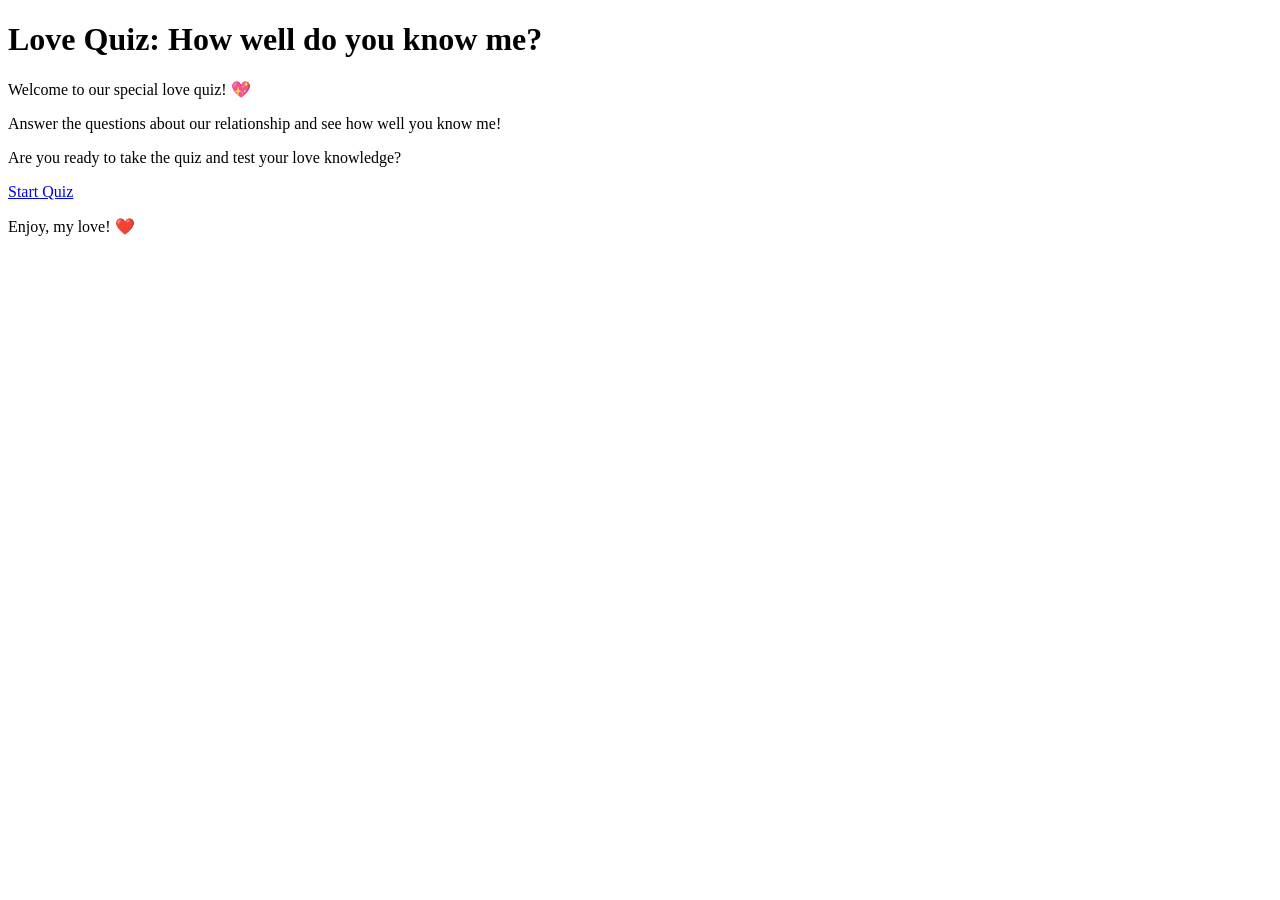
==== index.html @ ce57a37c "Update love quiz introduction and footer text" ====
<!DOCTYPE html>
<html lang="en">
<head>
    <meta charset="UTF-8">
    <meta name="viewport" content="width=device-width, initial-scale=1.0">
    <title>Love Quiz: How well do you know me?</title>
    <link rel="stylesheet" href="../style.css">
    <link rel="stylesheet" href="quiz.css">
</head>
<body>
    <header>
        <h1>Love Quiz: How well do you know me?</h1>
        <p>Welcome to our special love quiz! 💖</p>
        <p>Answer the questions about our relationship and see how well you know me!</p>
    </header>

    <div id="intro">
        <p>Are you ready to take the quiz and test your love knowledge?</p>
        <a href="quiz.html" class="start-quiz-button">Start Quiz</a>
    </div>

    <footer>
        <p>Enjoy, my love! ❤️</p>
    </footer>
</body>
</html>
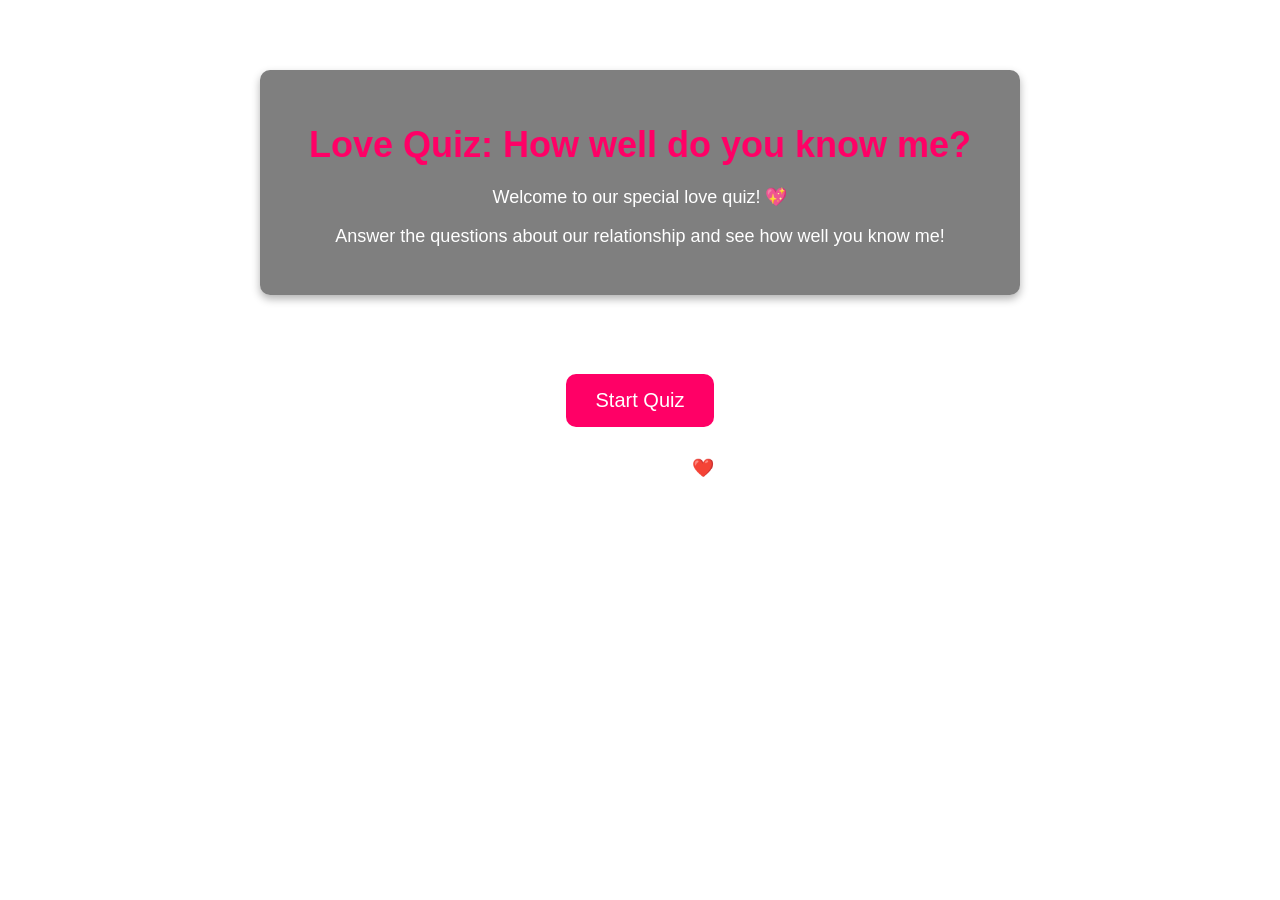
==== commit dd16dd39: "Update stylesheet link and quiz start link" ====
--- a/index.html
+++ b/index.html
@@ -4,7 +4,7 @@
     <meta charset="UTF-8">
     <meta name="viewport" content="width=device-width, initial-scale=1.0">
     <title>Love Quiz: How well do you know me?</title>
-    <link rel="stylesheet" href="../style.css">
+    <link rel="stylesheet" href="style.css">
     <link rel="stylesheet" href="quiz.css">
 </head>
 <body>
@@ -16,7 +16,7 @@
 
     <div id="intro">
         <p>Are you ready to take the quiz and test your love knowledge?</p>
-        <a href="quiz.html" class="start-quiz-button">Start Quiz</a>
+        <a href="games/liefdesquiz/index.html" class="start-quiz-button">Start Quiz</a>
     </div>
 
     <footer>
--- a/style.css
+++ b/style.css
@@ -0,0 +1,55 @@
+/* General body styling */
+body {
+    font-family: 'Arial', sans-serif;
+    background-image: url('background.jpg'); /* Add your image path here */
+    background-size: cover;
+    background-position: center;
+    color: #fff;
+    text-align: center;
+    padding: 50px;
+    margin: 0;
+}
+
+/* Styling for the header */
+header {
+    background-color: rgba(0, 0, 0, 0.5); /* Dark overlay for better text visibility */
+    padding: 30px;
+    border-radius: 10px;
+    box-shadow: 0 4px 8px rgba(0, 0, 0, 0.3);
+    width: 80%;
+    max-width: 700px;
+    margin: 20px auto;
+}
+
+h1 {
+    color: #ff0066;
+    font-size: 36px;
+    margin-bottom: 20px;
+}
+
+p {
+    font-size: 18px;
+}
+
+/* Styling for the start quiz button */
+.start-quiz-button {
+    padding: 15px 30px;
+    font-size: 20px;
+    background-color: #ff0066;
+    color: white;
+    text-decoration: none;
+    border-radius: 10px;
+    margin-top: 20px;
+    display: inline-block;
+}
+
+.start-quiz-button:hover {
+    background-color: #ff3399;
+}
+
+/* Footer styling */
+footer {
+    margin-top: 30px;
+    font-size: 14px;
+    color: #fff;
+}
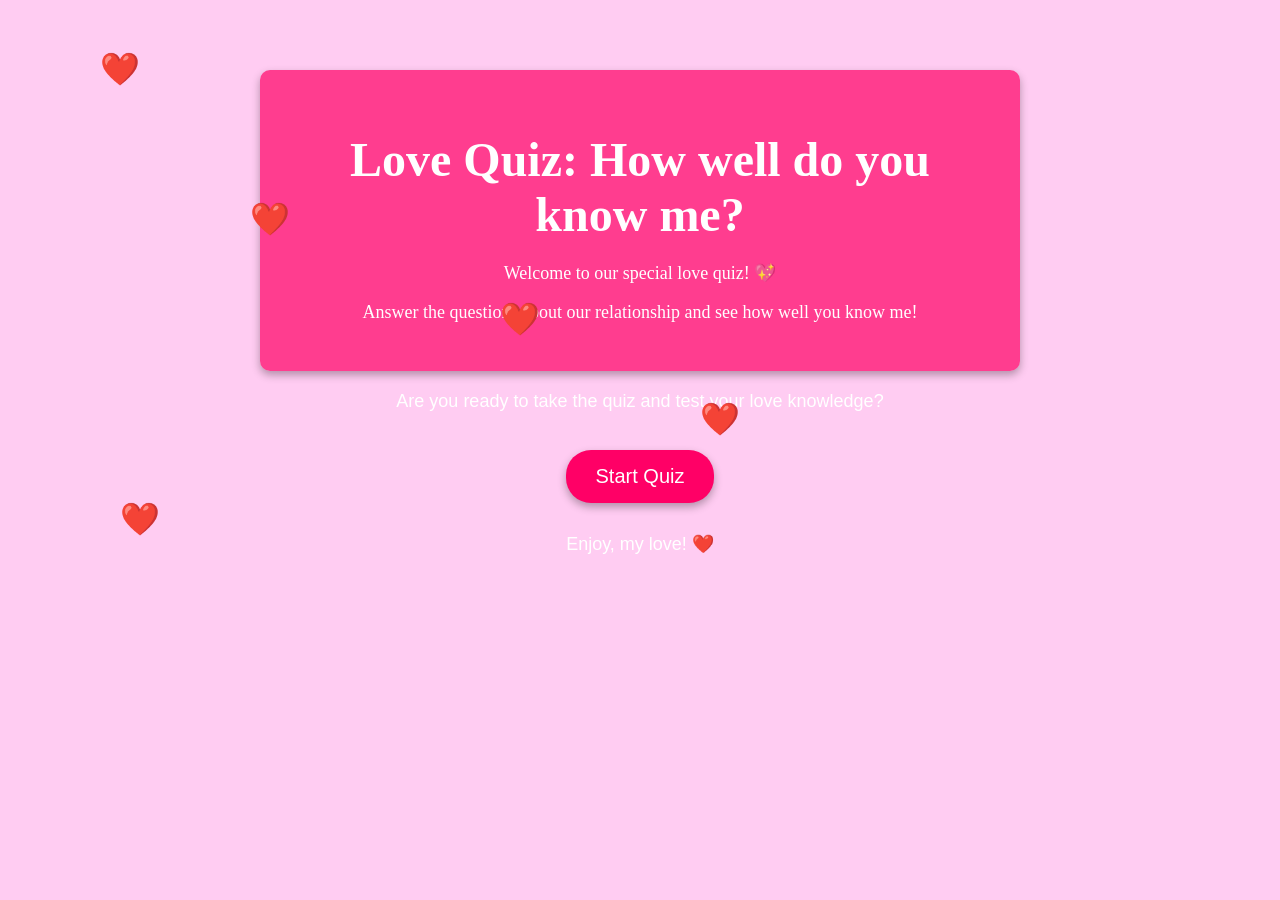
==== commit 28a22381: "Add floating hearts to the quiz page" ====
--- a/index.html
+++ b/index.html
@@ -19,6 +19,13 @@
         <a href="games/liefdesquiz/index.html" class="start-quiz-button">Start Quiz</a>
     </div>
 
+    <!-- Floating Hearts -->
+    <span class="heart" style="top: 50px; left: 100px;">❤️</span>
+    <span class="heart" style="top: 200px; left: 250px;">❤️</span>
+    <span class="heart" style="top: 300px; left: 500px;">❤️</span>
+    <span class="heart" style="top: 400px; left: 700px;">❤️</span>
+    <span class="heart" style="top: 500px; left: 120px;">❤️</span>
+
     <footer>
         <p>Enjoy, my love! ❤️</p>
     </footer>
--- a/style.css
+++ b/style.css
@@ -1,29 +1,32 @@
-/* General body styling */
 body {
     font-family: 'Arial', sans-serif;
-    background-image: url('background.jpg'); /* Add your image path here */
+    background-color: #ffccf2; /* Soft pink background */
+    background-image: url('https://www.transparenttextures.com/patterns/asfalt-dark.png'); /* Subtle texture */
     background-size: cover;
-    background-position: center;
     color: #fff;
     text-align: center;
     padding: 50px;
     margin: 0;
+    position: relative;
+    overflow: hidden;
 }
 
-/* Styling for the header */
+/* Header styling */
 header {
-    background-color: rgba(0, 0, 0, 0.5); /* Dark overlay for better text visibility */
+    background-color: rgba(255, 0, 102, 0.7); /* Pink with transparency */
     padding: 30px;
     border-radius: 10px;
     box-shadow: 0 4px 8px rgba(0, 0, 0, 0.3);
     width: 80%;
     max-width: 700px;
     margin: 20px auto;
+    font-family: 'Georgia', serif;
+    animation: fadeIn 2s ease-in-out;
 }
 
 h1 {
-    color: #ff0066;
-    font-size: 36px;
+    color: #fff;
+    font-size: 48px;
     margin-bottom: 20px;
 }
 
@@ -31,20 +34,74 @@
     font-size: 18px;
 }
 
-/* Styling for the start quiz button */
+/* Floating hearts */
+@keyframes floatHearts {
+    0% {
+        transform: translateY(0);
+        opacity: 1;
+    }
+    50% {
+        transform: translateY(-50px);
+        opacity: 0.5;
+    }
+    100% {
+        transform: translateY(0);
+        opacity: 1;
+    }
+}
+
+.heart {
+    position: absolute;
+    font-size: 2rem;
+    color: #ff66b2;
+    animation: floatHearts 3s ease-in-out infinite;
+    z-index: 0;
+}
+
+.heart:nth-child(odd) {
+    animation-duration: 3.5s;
+}
+
+.heart:nth-child(even) {
+    animation-duration: 4s;
+    animation-delay: 0.5s;
+}
+
+/* Game list styling */
+.game-list {
+    margin-top: 30px;
+    animation: fadeInUp 2s ease-in-out;
+}
+
+ul {
+    list-style-type: none;
+    padding: 0;
+}
+
+li {
+    margin: 15px 0;
+}
+
 .start-quiz-button {
     padding: 15px 30px;
     font-size: 20px;
     background-color: #ff0066;
     color: white;
     text-decoration: none;
-    border-radius: 10px;
+    border-radius: 25px;
     margin-top: 20px;
     display: inline-block;
+    box-shadow: 0 4px 8px rgba(0, 0, 0, 0.3);
+    transition: background-color 0.3s ease, transform 0.3s ease;
 }
 
 .start-quiz-button:hover {
     background-color: #ff3399;
+    transform: scale(1.1);
+}
+
+.start-quiz-button:active {
+    transform: scale(1.05);
 }
 
 /* Footer styling */
@@ -53,3 +110,24 @@
     font-size: 14px;
     color: #fff;
 }
+
+/* Animations */
+@keyframes fadeIn {
+    from {
+        opacity: 0;
+    }
+    to {
+        opacity: 1;
+    }
+}
+
+@keyframes fadeInUp {
+    from {
+        opacity: 0;
+        transform: translateY(50px);
+    }
+    to {
+        opacity: 1;
+        transform: translateY(0);
+    }
+}
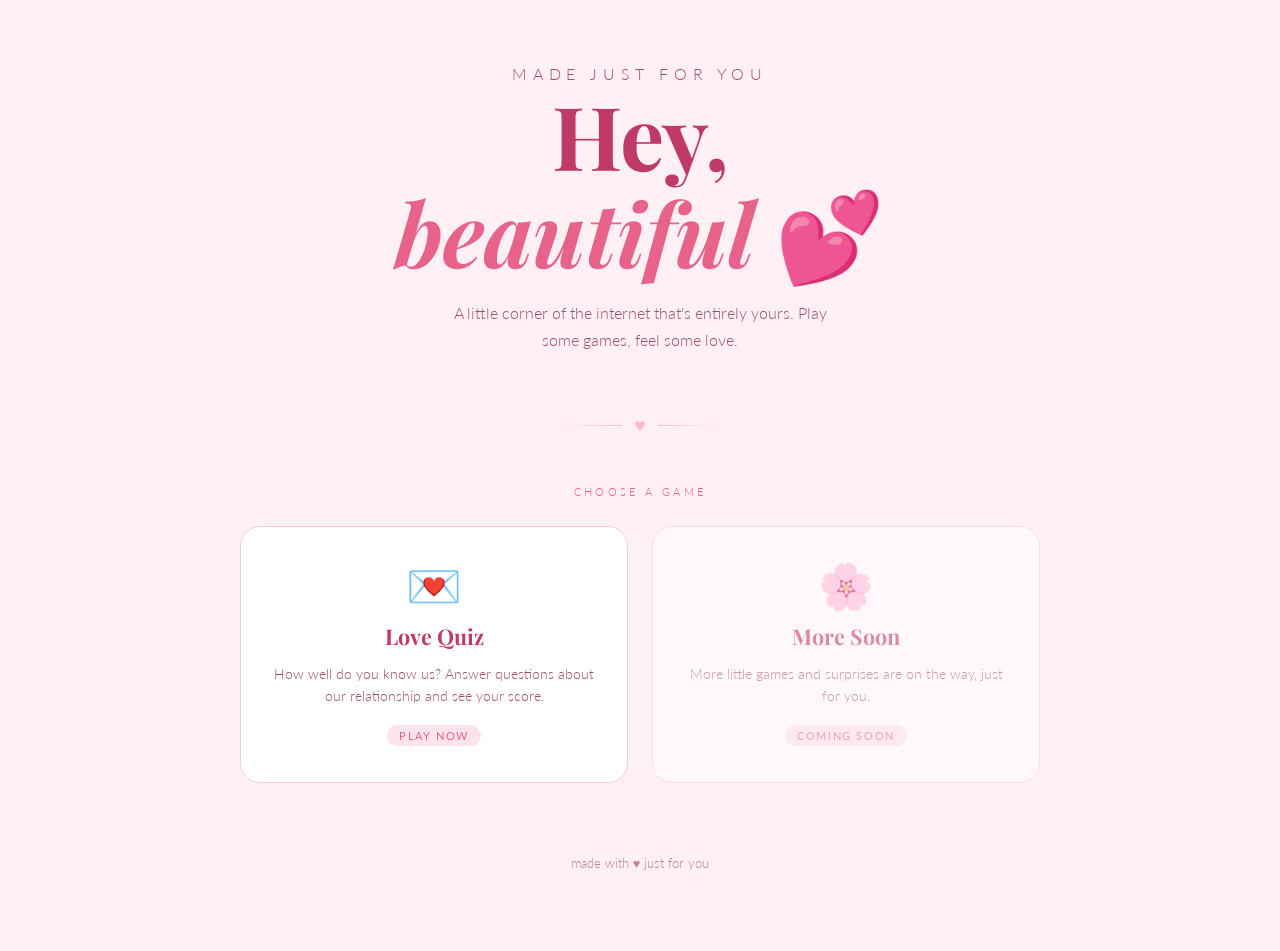
==== commit 82c5efc7: "Add files via upload" ====
--- a/index.html
+++ b/index.html
@@ -1,33 +1,308 @@
 <!DOCTYPE html>
 <html lang="en">
 <head>
-    <meta charset="UTF-8">
-    <meta name="viewport" content="width=device-width, initial-scale=1.0">
-    <title>Love Quiz: How well do you know me?</title>
-    <link rel="stylesheet" href="style.css">
-    <link rel="stylesheet" href="quiz.css">
+  <meta charset="UTF-8" />
+  <meta name="viewport" content="width=device-width, initial-scale=1.0" />
+  <title>For You 💕</title>
+  <link href="https://fonts.googleapis.com/css2?family=Playfair+Display:ital,wght@0,400;0,700;1,400&family=Lato:wght@300;400&display=swap" rel="stylesheet" />
+  <style>
+    *, *::before, *::after { box-sizing: border-box; margin: 0; padding: 0; }
+
+    :root {
+      --pink-light: #fff0f5;
+      --pink-mid: #ffb6d0;
+      --pink-deep: #e8638a;
+      --pink-dark: #c03a66;
+      --cream: #fff8f0;
+      --text: #5a1a35;
+    }
+
+    body {
+      background: var(--pink-light);
+      font-family: 'Lato', sans-serif;
+      color: var(--text);
+      min-height: 100vh;
+      overflow-x: hidden;
+    }
+
+    /* ── Floating hearts canvas ── */
+    #hearts-canvas {
+      position: fixed;
+      inset: 0;
+      pointer-events: none;
+      z-index: 0;
+    }
+
+    /* ── Main layout ── */
+    .page {
+      position: relative;
+      z-index: 1;
+      display: flex;
+      flex-direction: column;
+      align-items: center;
+      padding: 60px 20px 80px;
+      min-height: 100vh;
+    }
+
+    /* ── Hero text ── */
+    .hero {
+      text-align: center;
+      margin-bottom: 60px;
+      animation: fadeDown 1s ease both;
+    }
+
+    .hero-eyebrow {
+      font-family: 'Lato', sans-serif;
+      font-weight: 300;
+      letter-spacing: 0.35em;
+      font-size: 0.75rem;
+      text-transform: uppercase;
+      color: var(--pink-deep);
+      margin-bottom: 14px;
+    }
+
+    .hero h1 {
+      font-family: 'Playfair Display', serif;
+      font-size: clamp(2.8rem, 7vw, 5.5rem);
+      line-height: 1.1;
+      color: var(--pink-dark);
+      margin-bottom: 18px;
+    }
+
+    .hero h1 em {
+      font-style: italic;
+      color: var(--pink-deep);
+    }
+
+    .hero p {
+      font-size: 1rem;
+      font-weight: 300;
+      color: #a0506a;
+      max-width: 380px;
+      margin: 0 auto;
+      line-height: 1.7;
+    }
+
+    /* ── Divider ── */
+    .divider {
+      display: flex;
+      align-items: center;
+      gap: 12px;
+      margin-bottom: 48px;
+      animation: fadeUp 1s 0.3s ease both;
+    }
+
+    .divider span { color: var(--pink-mid); font-size: 1.2rem; }
+    .divider-line {
+      width: 60px;
+      height: 1px;
+      background: linear-gradient(90deg, transparent, var(--pink-mid));
+    }
+    .divider-line.right {
+      background: linear-gradient(90deg, var(--pink-mid), transparent);
+    }
+
+    /* ── Games grid ── */
+    .section-label {
+      font-family: 'Lato', sans-serif;
+      font-weight: 300;
+      letter-spacing: 0.3em;
+      font-size: 0.7rem;
+      text-transform: uppercase;
+      color: var(--pink-deep);
+      margin-bottom: 28px;
+      animation: fadeUp 1s 0.4s ease both;
+    }
+
+    .games-grid {
+      display: grid;
+      grid-template-columns: repeat(auto-fit, minmax(240px, 1fr));
+      gap: 24px;
+      width: 100%;
+      max-width: 800px;
+      animation: fadeUp 1s 0.5s ease both;
+    }
+
+    .game-card {
+      background: white;
+      border: 1.5px solid #f5ccd8;
+      border-radius: 20px;
+      padding: 36px 28px;
+      text-align: center;
+      cursor: pointer;
+      transition: transform 0.25s ease, box-shadow 0.25s ease, border-color 0.25s ease;
+      text-decoration: none;
+      color: inherit;
+      display: flex;
+      flex-direction: column;
+      align-items: center;
+      gap: 14px;
+      position: relative;
+      overflow: hidden;
+    }
+
+    .game-card::before {
+      content: '';
+      position: absolute;
+      inset: 0;
+      background: linear-gradient(135deg, rgba(255,182,208,0.15), rgba(255,240,245,0));
+      opacity: 0;
+      transition: opacity 0.25s;
+    }
+
+    .game-card:hover {
+      transform: translateY(-6px);
+      box-shadow: 0 20px 50px rgba(200, 60, 100, 0.12);
+      border-color: var(--pink-deep);
+    }
+
+    .game-card:hover::before { opacity: 1; }
+
+    .game-card .icon {
+      font-size: 2.8rem;
+      line-height: 1;
+    }
+
+    .game-card h2 {
+      font-family: 'Playfair Display', serif;
+      font-size: 1.35rem;
+      color: var(--pink-dark);
+    }
+
+    .game-card p {
+      font-size: 0.85rem;
+      font-weight: 300;
+      color: #a0506a;
+      line-height: 1.6;
+    }
+
+    .game-card .tag {
+      background: #fce4ec;
+      color: var(--pink-deep);
+      font-size: 0.68rem;
+      letter-spacing: 0.15em;
+      text-transform: uppercase;
+      padding: 4px 12px;
+      border-radius: 999px;
+      margin-top: 4px;
+    }
+
+    /* coming-soon card */
+    .game-card.soon {
+      opacity: 0.55;
+      cursor: default;
+    }
+    .game-card.soon:hover {
+      transform: none;
+      box-shadow: none;
+      border-color: #f5ccd8;
+    }
+
+    /* ── Footer ── */
+    footer {
+      margin-top: 72px;
+      text-align: center;
+      font-size: 0.8rem;
+      font-weight: 300;
+      color: #c08099;
+      animation: fadeUp 1s 0.7s ease both;
+    }
+
+    /* ── Animations ── */
+    @keyframes fadeDown {
+      from { opacity: 0; transform: translateY(-24px); }
+      to   { opacity: 1; transform: translateY(0); }
+    }
+    @keyframes fadeUp {
+      from { opacity: 0; transform: translateY(20px); }
+      to   { opacity: 1; transform: translateY(0); }
+    }
+  </style>
 </head>
 <body>
-    <header>
-        <h1>Love Quiz: How well do you know me?</h1>
-        <p>Welcome to our special love quiz! 💖</p>
-        <p>Answer the questions about our relationship and see how well you know me!</p>
-    </header>
-
-    <div id="intro">
-        <p>Are you ready to take the quiz and test your love knowledge?</p>
-        <a href="games/liefdesquiz/index.html" class="start-quiz-button">Start Quiz</a>
+
+<canvas id="hearts-canvas"></canvas>
+
+<div class="page">
+  <div class="hero">
+    <p class="hero-eyebrow">made just for you</p>
+    <h1>Hey,<br /><em>beautiful</em> 💕</h1>
+    <p>A little corner of the internet that's entirely yours. Play some games, feel some love.</p>
+  </div>
+
+  <div class="divider">
+    <div class="divider-line"></div>
+    <span>♥</span>
+    <div class="divider-line right"></div>
+  </div>
+
+  <p class="section-label">choose a game</p>
+
+  <div class="games-grid">
+    <a href="love-quiz.html" class="game-card">
+      <div class="icon">💌</div>
+      <h2>Love Quiz</h2>
+      <p>How well do you know us? Answer questions about our relationship and see your score.</p>
+      <span class="tag">Play now</span>
+    </a>
+
+    <div class="game-card soon">
+      <div class="icon">🌸</div>
+      <h2>More Soon</h2>
+      <p>More little games and surprises are on the way, just for you.</p>
+      <span class="tag">Coming soon</span>
     </div>
-
-    <!-- Floating Hearts -->
-    <span class="heart" style="top: 50px; left: 100px;">❤️</span>
-    <span class="heart" style="top: 200px; left: 250px;">❤️</span>
-    <span class="heart" style="top: 300px; left: 500px;">❤️</span>
-    <span class="heart" style="top: 400px; left: 700px;">❤️</span>
-    <span class="heart" style="top: 500px; left: 120px;">❤️</span>
-
-    <footer>
-        <p>Enjoy, my love! ❤️</p>
-    </footer>
+  </div>
+
+  <footer>made with ♥ just for you</footer>
+</div>
+
+<script>
+  // Floating hearts animation
+  const canvas = document.getElementById('hearts-canvas');
+  const ctx = canvas.getContext('2d');
+
+  function resize() {
+    canvas.width = window.innerWidth;
+    canvas.height = window.innerHeight;
+  }
+  resize();
+  window.addEventListener('resize', resize);
+
+  const HEARTS = Array.from({ length: 28 }, () => ({
+    x: Math.random() * window.innerWidth,
+    y: Math.random() * window.innerHeight + window.innerHeight,
+    size: 10 + Math.random() * 22,
+    speed: 0.4 + Math.random() * 0.8,
+    drift: (Math.random() - 0.5) * 0.4,
+    opacity: 0.08 + Math.random() * 0.18,
+    char: Math.random() < 0.5 ? '♥' : '♡',
+    color: `hsl(${340 + Math.random() * 20}, 85%, ${65 + Math.random() * 20}%)`
+  }));
+
+  function drawHeart(h) {
+    ctx.save();
+    ctx.globalAlpha = h.opacity;
+    ctx.fillStyle = h.color;
+    ctx.font = `${h.size}px serif`;
+    ctx.fillText(h.char, h.x, h.y);
+    ctx.restore();
+  }
+
+  function animate() {
+    ctx.clearRect(0, 0, canvas.width, canvas.height);
+    HEARTS.forEach(h => {
+      h.y -= h.speed;
+      h.x += h.drift;
+      if (h.y < -40) {
+        h.y = canvas.height + 40;
+        h.x = Math.random() * canvas.width;
+      }
+      drawHeart(h);
+    });
+    requestAnimationFrame(animate);
+  }
+  animate();
+</script>
 </body>
 </html>
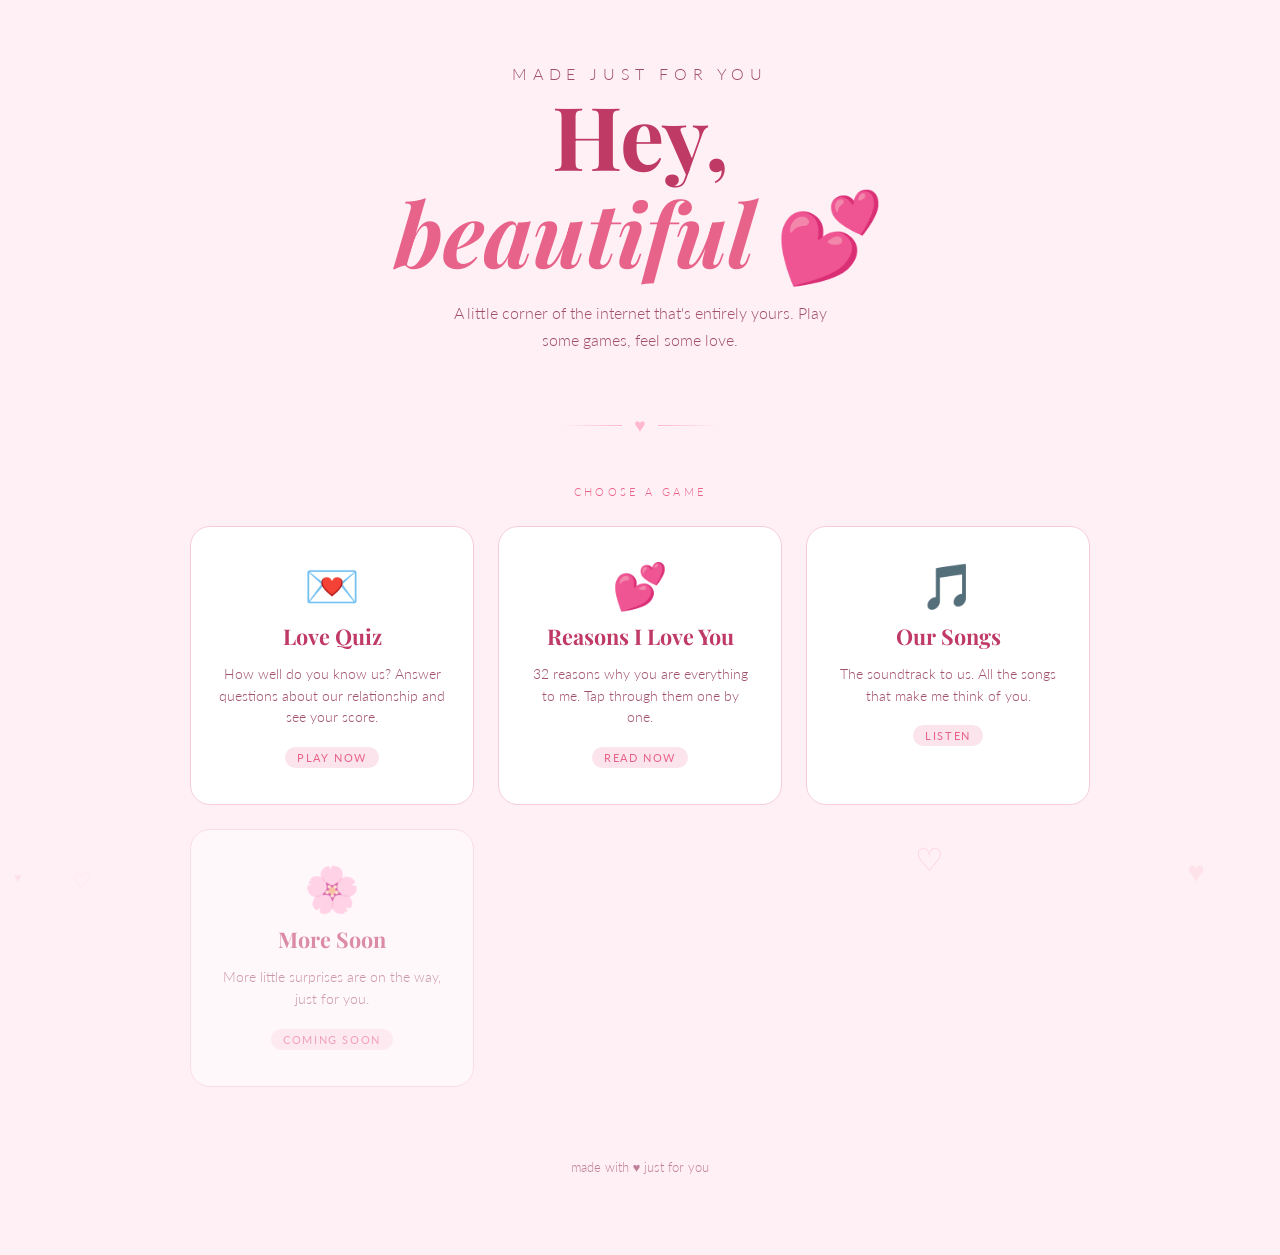
==== commit 74612649: "Update max-width and add new game cards" ====
--- a/index.html
+++ b/index.html
@@ -119,7 +119,7 @@
       grid-template-columns: repeat(auto-fit, minmax(240px, 1fr));
       gap: 24px;
       width: 100%;
-      max-width: 800px;
+      max-width: 900px;
       animation: fadeUp 1s 0.5s ease both;
     }
 
@@ -246,10 +246,24 @@
       <span class="tag">Play now</span>
     </a>
 
+    <a href="reasons.html" class="game-card">
+      <div class="icon">💕</div>
+      <h2>Reasons I Love You</h2>
+      <p>32 reasons why you are everything to me. Tap through them one by one.</p>
+      <span class="tag">Read now</span>
+    </a>
+
+    <a href="our-songs.html" class="game-card">
+      <div class="icon">🎵</div>
+      <h2>Our Songs</h2>
+      <p>The soundtrack to us. All the songs that make me think of you.</p>
+      <span class="tag">Listen</span>
+    </a>
+
     <div class="game-card soon">
       <div class="icon">🌸</div>
       <h2>More Soon</h2>
-      <p>More little games and surprises are on the way, just for you.</p>
+      <p>More little surprises are on the way, just for you.</p>
       <span class="tag">Coming soon</span>
     </div>
   </div>
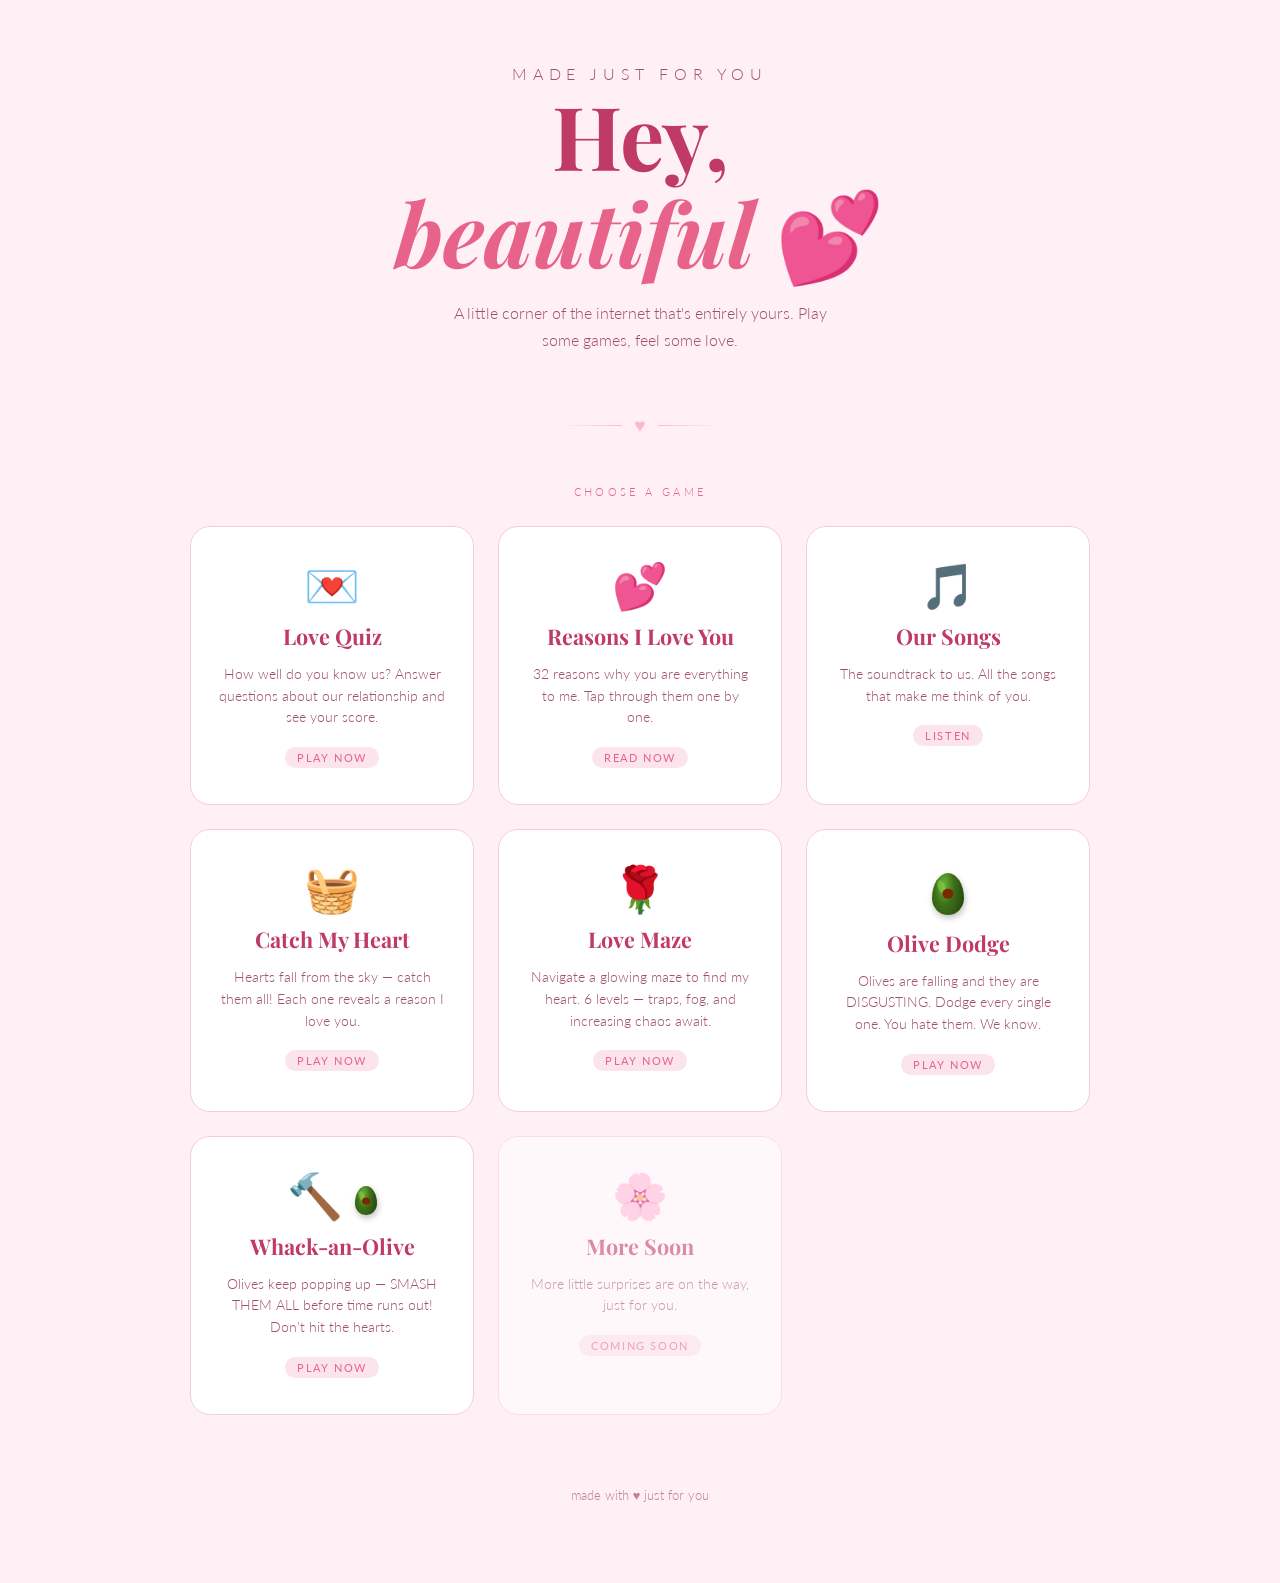
==== commit 84058837: "Add olive icon and new game cards to index.html" ====
--- a/index.html
+++ b/index.html
@@ -208,6 +208,27 @@
       animation: fadeUp 1s 0.7s ease both;
     }
 
+    /* CSS olive (replaces unreliable 🫒 emoji) */
+    .olive-icon {
+      display:inline-block;
+      width:2rem; height:2.6rem;
+      background:radial-gradient(ellipse 60% 100% at 38% 28%, #6db33a 0%, #3d7018 50%, #2a4e10 100%);
+      border-radius:50% 50% 50% 50% / 60% 60% 40% 40%;
+      position:relative;
+      box-shadow:1px 3px 6px rgba(0,0,0,0.25);
+      vertical-align:middle;
+    }
+    .olive-icon::after {
+      content:'';position:absolute;top:50%;left:50%;
+      transform:translate(-50%,-50%);
+      width:35%;height:25%;background:#7a2800;border-radius:50%;
+    }
+    .olive-icon::before {
+      content:'';position:absolute;top:16%;left:20%;
+      width:22%;height:34%;
+      background:rgba(160,230,80,0.42);border-radius:50%;transform:rotate(-20deg);
+    }
+
     /* ── Animations ── */
     @keyframes fadeDown {
       from { opacity: 0; transform: translateY(-24px); }
@@ -258,6 +279,34 @@
       <h2>Our Songs</h2>
       <p>The soundtrack to us. All the songs that make me think of you.</p>
       <span class="tag">Listen</span>
+    </a>
+
+    <a href="catch-my-heart.html" class="game-card">
+      <div class="icon">🧺</div>
+      <h2>Catch My Heart</h2>
+      <p>Hearts fall from the sky — catch them all! Each one reveals a reason I love you.</p>
+      <span class="tag">Play now</span>
+    </a>
+
+    <a href="love-maze.html" class="game-card">
+      <div class="icon">🌹</div>
+      <h2>Love Maze</h2>
+      <p>Navigate a glowing maze to find my heart. 6 levels — traps, fog, and increasing chaos await.</p>
+      <span class="tag">Play now</span>
+    </a>
+
+    <a href="olive-catcher.html" class="game-card">
+      <div class="icon"><div class="olive-icon"></div></div>
+      <h2>Olive Dodge</h2>
+      <p>Olives are falling and they are DISGUSTING. Dodge every single one. You hate them. We know.</p>
+      <span class="tag">Play now</span>
+    </a>
+
+    <a href="whack-an-olive.html" class="game-card">
+      <div class="icon">🔨 <div class="olive-icon" style="width:1.4rem;height:1.8rem;display:inline-block;vertical-align:middle"></div></div>
+      <h2>Whack-an-Olive</h2>
+      <p>Olives keep popping up — SMASH THEM ALL before time runs out! Don't hit the hearts.</p>
+      <span class="tag">Play now</span>
     </a>
 
     <div class="game-card soon">
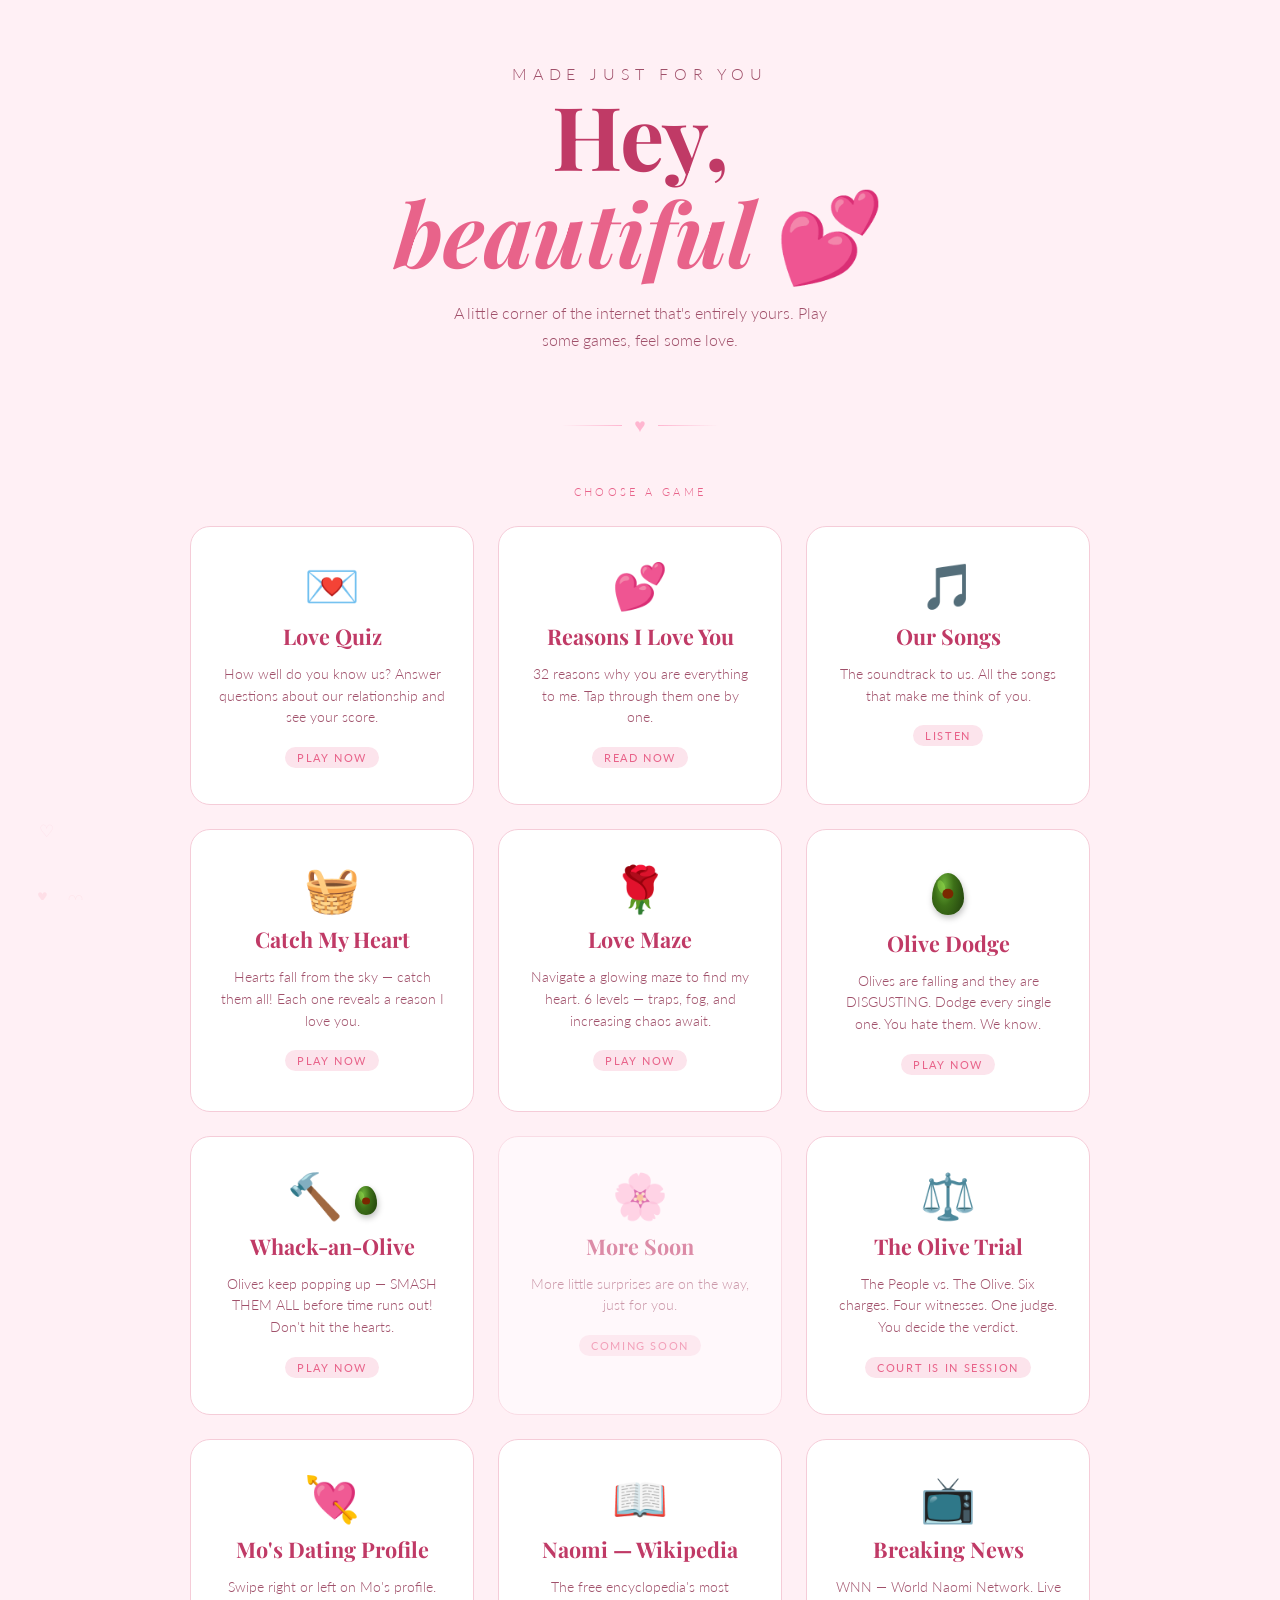
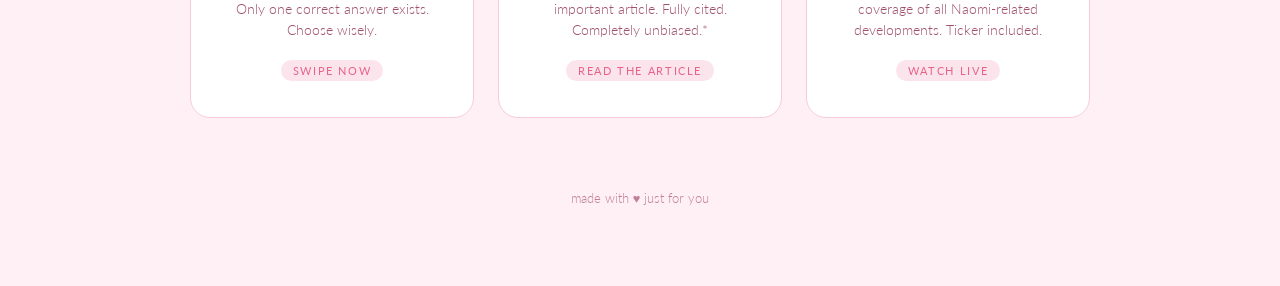
==== commit abc347e6: "Add game cards for new interactive sections Added new game cards for 'The Olive Trial', 'Mo's Dating" ====
--- a/index.html
+++ b/index.html
@@ -315,6 +315,34 @@
       <p>More little surprises are on the way, just for you.</p>
       <span class="tag">Coming soon</span>
     </div>
+
+    <a href="olive-court.html" class="game-card">
+      <div class="icon">⚖️</div>
+      <h2>The Olive Trial</h2>
+      <p>The People vs. The Olive. Six charges. Four witnesses. One judge. You decide the verdict.</p>
+      <span class="tag">Court is in session</span>
+    </a>
+
+    <a href="dating-profile.html" class="game-card">
+      <div class="icon">💘</div>
+      <h2>Mo's Dating Profile</h2>
+      <p>Swipe right or left on Mo's profile. Only one correct answer exists. Choose wisely.</p>
+      <span class="tag">Swipe now</span>
+    </a>
+
+    <a href="wikipedia.html" class="game-card">
+      <div class="icon">📖</div>
+      <h2>Naomi — Wikipedia</h2>
+      <p>The free encyclopedia's most important article. Fully cited. Completely unbiased.*</p>
+      <span class="tag">Read the article</span>
+    </a>
+
+    <a href="breaking-news.html" class="game-card">
+      <div class="icon">📺</div>
+      <h2>Breaking News</h2>
+      <p>WNN — World Naomi Network. Live coverage of all Naomi-related developments. Ticker included.</p>
+      <span class="tag">Watch live</span>
+    </a>
   </div>
 
   <footer>made with ♥ just for you</footer>
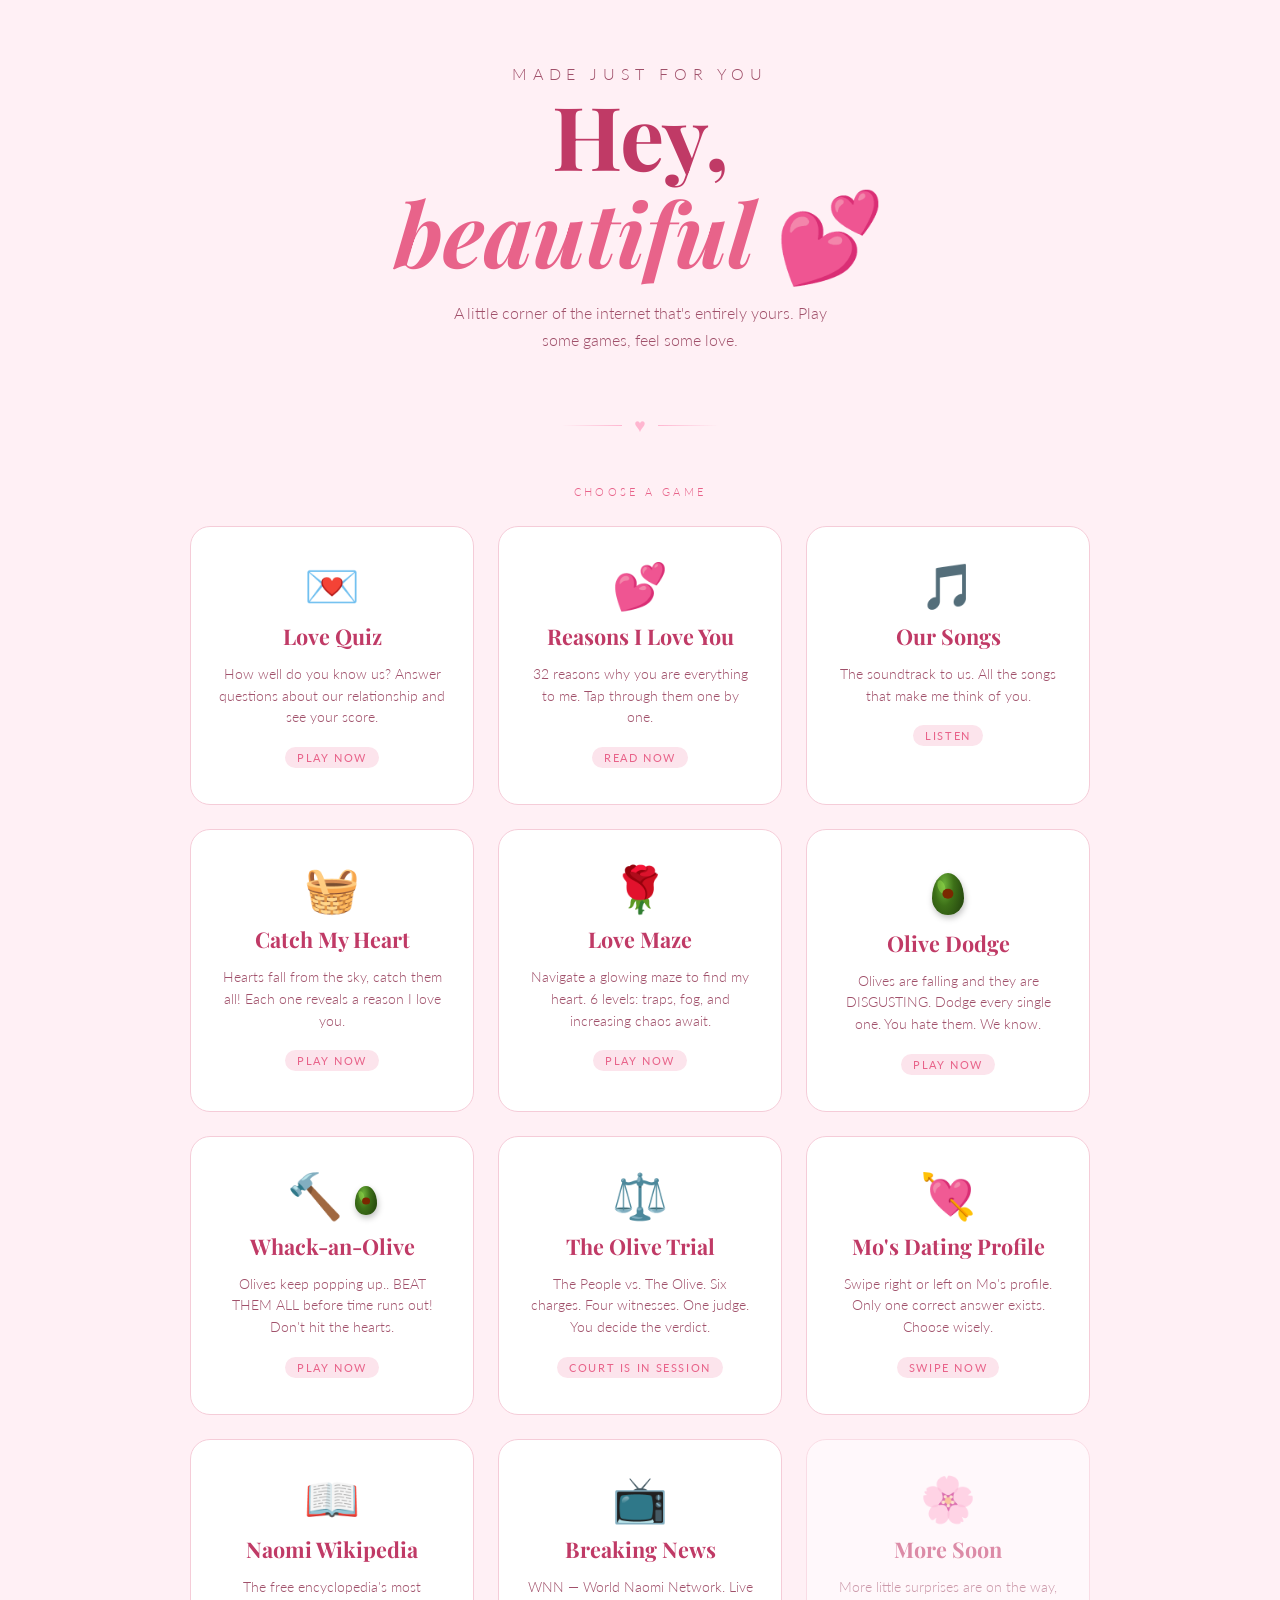
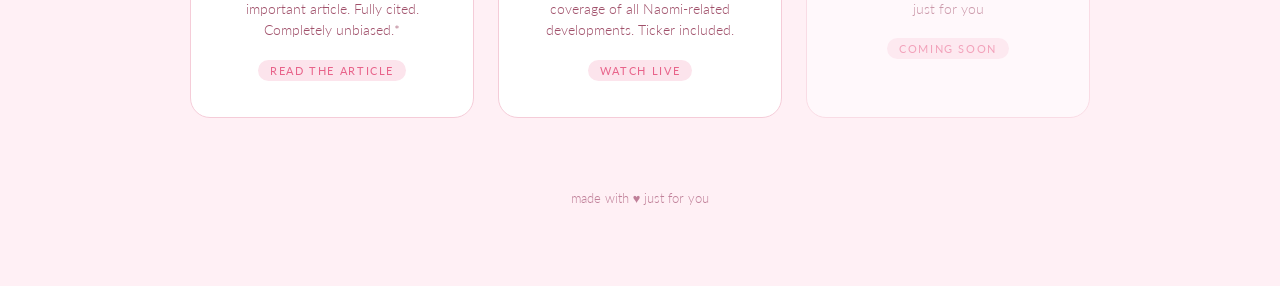
==== commit aa577d79: "Update game descriptions and titles in index.html" ====
--- a/index.html
+++ b/index.html
@@ -284,14 +284,14 @@
     <a href="catch-my-heart.html" class="game-card">
       <div class="icon">🧺</div>
       <h2>Catch My Heart</h2>
-      <p>Hearts fall from the sky — catch them all! Each one reveals a reason I love you.</p>
+      <p>Hearts fall from the sky, catch them all! Each one reveals a reason I love you.</p>
       <span class="tag">Play now</span>
     </a>
 
     <a href="love-maze.html" class="game-card">
       <div class="icon">🌹</div>
       <h2>Love Maze</h2>
-      <p>Navigate a glowing maze to find my heart. 6 levels — traps, fog, and increasing chaos await.</p>
+      <p>Navigate a glowing maze to find my heart. 6 levels: traps, fog, and increasing chaos await.</p>
       <span class="tag">Play now</span>
     </a>
 
@@ -305,16 +305,11 @@
     <a href="whack-an-olive.html" class="game-card">
       <div class="icon">🔨 <div class="olive-icon" style="width:1.4rem;height:1.8rem;display:inline-block;vertical-align:middle"></div></div>
       <h2>Whack-an-Olive</h2>
-      <p>Olives keep popping up — SMASH THEM ALL before time runs out! Don't hit the hearts.</p>
+      <p>Olives keep popping up.. BEAT THEM ALL before time runs out! Don't hit the hearts.</p>
       <span class="tag">Play now</span>
     </a>
 
-    <div class="game-card soon">
-      <div class="icon">🌸</div>
-      <h2>More Soon</h2>
-      <p>More little surprises are on the way, just for you.</p>
-      <span class="tag">Coming soon</span>
-    </div>
+
 
     <a href="olive-court.html" class="game-card">
       <div class="icon">⚖️</div>
@@ -332,7 +327,7 @@
 
     <a href="wikipedia.html" class="game-card">
       <div class="icon">📖</div>
-      <h2>Naomi — Wikipedia</h2>
+      <h2>Naomi Wikipedia</h2>
       <p>The free encyclopedia's most important article. Fully cited. Completely unbiased.*</p>
       <span class="tag">Read the article</span>
     </a>
@@ -343,6 +338,13 @@
       <p>WNN — World Naomi Network. Live coverage of all Naomi-related developments. Ticker included.</p>
       <span class="tag">Watch live</span>
     </a>
+
+    <div class="game-card soon">
+      <div class="icon">🌸</div>
+      <h2>More Soon</h2>
+      <p>More little surprises are on the way, just for you</p>
+      <span class="tag">Coming soon</span>
+    </div>
   </div>
 
   <footer>made with ♥ just for you</footer>
